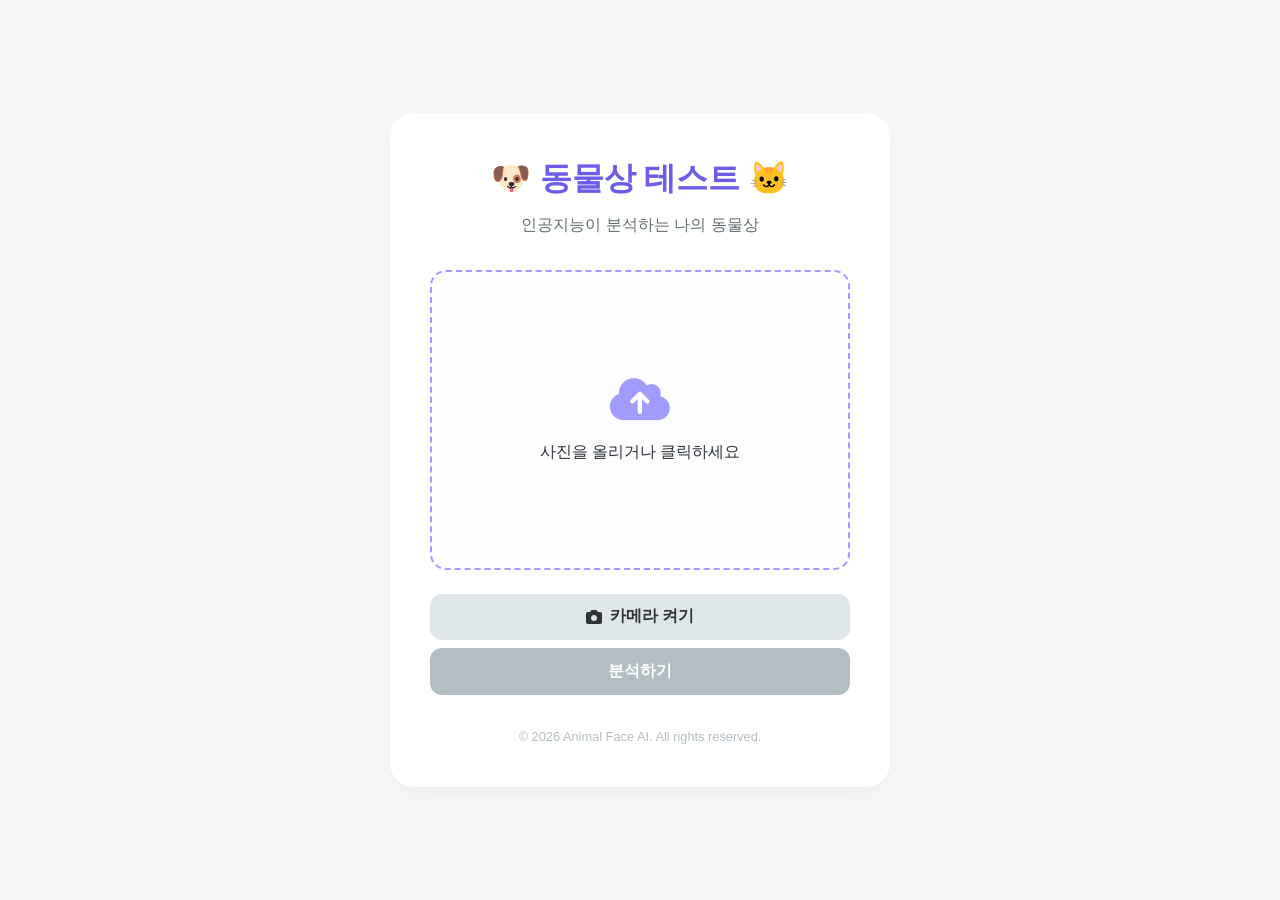
==== index.html @ 30aa24ce "feat: add camera capture feature and update UI" ====
<!DOCTYPE html>
<html lang="ko">
<head>
    <meta charset="UTF-8">
    <meta name="viewport" content="width=device-width, initial-scale=1.0">
    <title>동물상 테스트 - 나랑 닮은 동물은?</title>
    <link rel="stylesheet" href="style.css">
    <link rel="stylesheet" href="https://cdnjs.cloudflare.com/ajax/libs/font-awesome/6.0.0/css/all.min.css">
</head>
<body>
    <div class="container">
        <header>
            <h1>🐶 동물상 테스트 🐱</h1>
            <p class="subtitle">인공지능이 분석하는 나의 동물상</p>
        </header>

        <main>
            <div id="upload-section" class="upload-section">
                <div id="image-upload-area" class="upload-box">
                    <input type="file" id="image-input" accept="image/*" hidden>
                    <div class="upload-content">
                        <i class="fas fa-cloud-upload-alt upload-icon"></i>
                        <p>사진을 올리거나 클릭하세요</p>
                    </div>
                    <img id="face-image" src="" alt="your image" style="display: none;">
                    <div id="webcam-container" style="display: none;"></div>
                </div>
                
                <div class="button-group">
                    <button id="camera-btn" class="btn secondary-btn"><i class="fas fa-camera"></i> 카메라 켜기</button>
                    <button id="capture-btn" class="btn primary-btn" style="display: none;"><i class="fas fa-circle"></i> 촬영하기</button>
                    <button id="predict-btn" class="btn primary-btn" disabled>분석하기</button>
                </div>
            </div>

            <div id="loading" class="loading-spinner" style="display: none;">
                <div class="spinner"></div>
                <p>AI가 분석 중입니다...</p>
            </div>

            <div id="result-section" class="result-area" style="display: none;">
                <h2 id="result-title">분석 결과</h2>
                <div id="label-container" class="label-container"></div>
                <button onclick="location.reload()" class="btn secondary-btn">다시 시도하기</button>
            </div>
        </main>

        <footer>
            <p>© 2026 Animal Face AI. All rights reserved.</p>
        </footer>
    </div>

    <!-- TensorFlow.js and Teachable Machine Libraries -->
    <script src="https://cdn.jsdelivr.net/npm/@tensorflow/tfjs@latest/dist/tf.min.js"></script>
    <script src="https://cdn.jsdelivr.net/npm/@teachablemachine/image@latest/dist/teachablemachine-image.min.js"></script>
    <script src="main.js"></script>
</body>
</html>
---- style.css ----
:root {
    --primary-color: #6c5ce7;
    --secondary-color: #a29bfe;
    --bg-color: #f9f9fb;
    --text-color: #2d3436;
    --white: #ffffff;
    --shadow: 0 10px 30px rgba(0, 0, 0, 0.05);
}

* {
    box-sizing: border-box;
    margin: 0;
    padding: 0;
}

body {
    font-family: 'Pretendard', -apple-system, BlinkMacSystemFont, 'Segoe UI', Roboto, sans-serif;
    background-color: var(--bg-color);
    color: var(--text-color);
    line-height: 1.6;
    display: flex;
    justify-content: center;
    align-items: center;
    min-height: 100vh;
}

.container {
    width: 95%;
    max-width: 500px;
    background: var(--white);
    padding: 2.5rem;
    border-radius: 24px;
    box-shadow: var(--shadow);
    text-align: center;
}

header {
    margin-bottom: 2rem;
}

h1 {
    font-size: 2rem;
    margin-bottom: 0.5rem;
    color: var(--primary-color);
}

.subtitle {
    color: #636e72;
    font-size: 1rem;
}

.upload-section {
    margin-bottom: 2rem;
}

.upload-box {
    border: 2px dashed var(--secondary-color);
    border-radius: 16px;
    padding: 1rem;
    cursor: pointer;
    transition: all 0.3s ease;
    background-color: #fdfdff;
    position: relative;
    min-height: 300px;
    display: flex;
    flex-direction: column;
    justify-content: center;
    align-items: center;
    overflow: hidden;
}

.upload-box:hover {
    background-color: #f0f0ff;
    border-color: var(--primary-color);
}

.upload-icon {
    font-size: 3rem;
    color: var(--secondary-color);
    margin-bottom: 1rem;
}

.upload-box img, #webcam-container canvas {
    max-width: 100%;
    max-height: 350px;
    border-radius: 12px;
    object-fit: cover;
}

.button-group {
    display: flex;
    flex-direction: column;
    gap: 0.5rem;
    margin-top: 1.5rem;
}

.btn {
    display: flex;
    align-items: center;
    justify-content: center;
    gap: 8px;
    padding: 0.8rem 1.5rem;
    border-radius: 12px;
    font-size: 1rem;
    font-weight: 600;
    cursor: pointer;
    transition: transform 0.2s, background-color 0.2s;
    border: none;
    width: 100%;
}

.btn:active {
    transform: scale(0.98);
}

.primary-btn {
    background-color: var(--primary-color);
    color: white;
}

.primary-btn:hover {
    background-color: #5849c4;
}

.primary-btn:disabled {
    background-color: #b2bec3;
    cursor: not-allowed;
}

.secondary-btn {
    background-color: #dfe6e9;
    color: var(--text-color);
}

.result-area {
    margin-top: 2rem;
    padding-top: 2rem;
    border-top: 1px solid #eee;
}

.label-container {
    margin-top: 1.5rem;
}

.prediction-bar {
    margin-bottom: 1rem;
    text-align: left;
}

.bar-label {
    display: flex;
    justify-content: space-between;
    margin-bottom: 0.4rem;
    font-weight: 600;
}

.bar-outer {
    height: 12px;
    background-color: #eee;
    border-radius: 6px;
    overflow: hidden;
}

.bar-inner {
    height: 100%;
    background: linear-gradient(90deg, var(--secondary-color), var(--primary-color));
    width: 0%;
    transition: width 0.5s ease-out;
}

.loading-spinner {
    margin: 2rem 0;
}

.spinner {
    border: 4px solid rgba(0,0,0,0.1);
    width: 36px;
    height: 36px;
    border-radius: 50%;
    border-left-color: var(--primary-color);
    animation: spin 1s linear infinite;
    display: inline-block;
    margin-bottom: 0.5rem;
}

@keyframes spin {
    0% { transform: rotate(0deg); }
    100% { transform: rotate(360deg); }
}

footer {
    margin-top: 2rem;
    font-size: 0.8rem;
    color: #b2bec3;
}
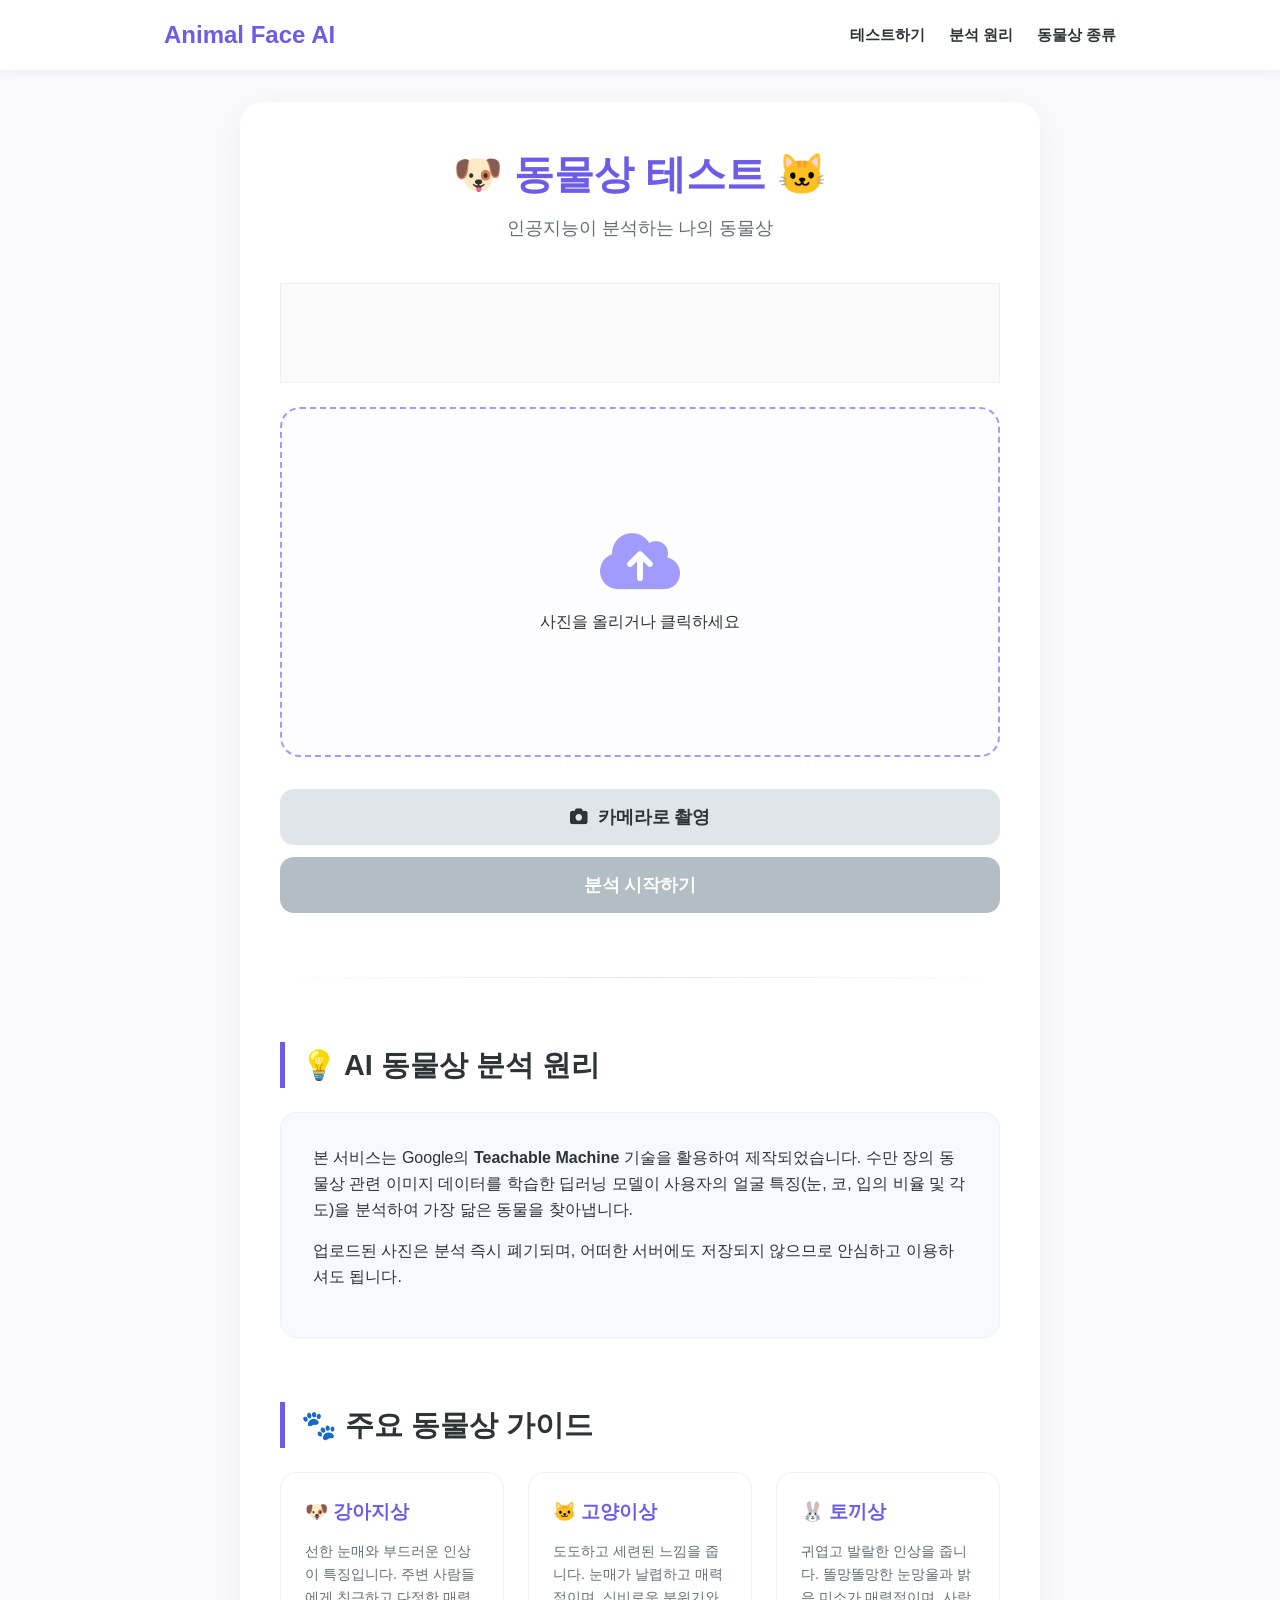
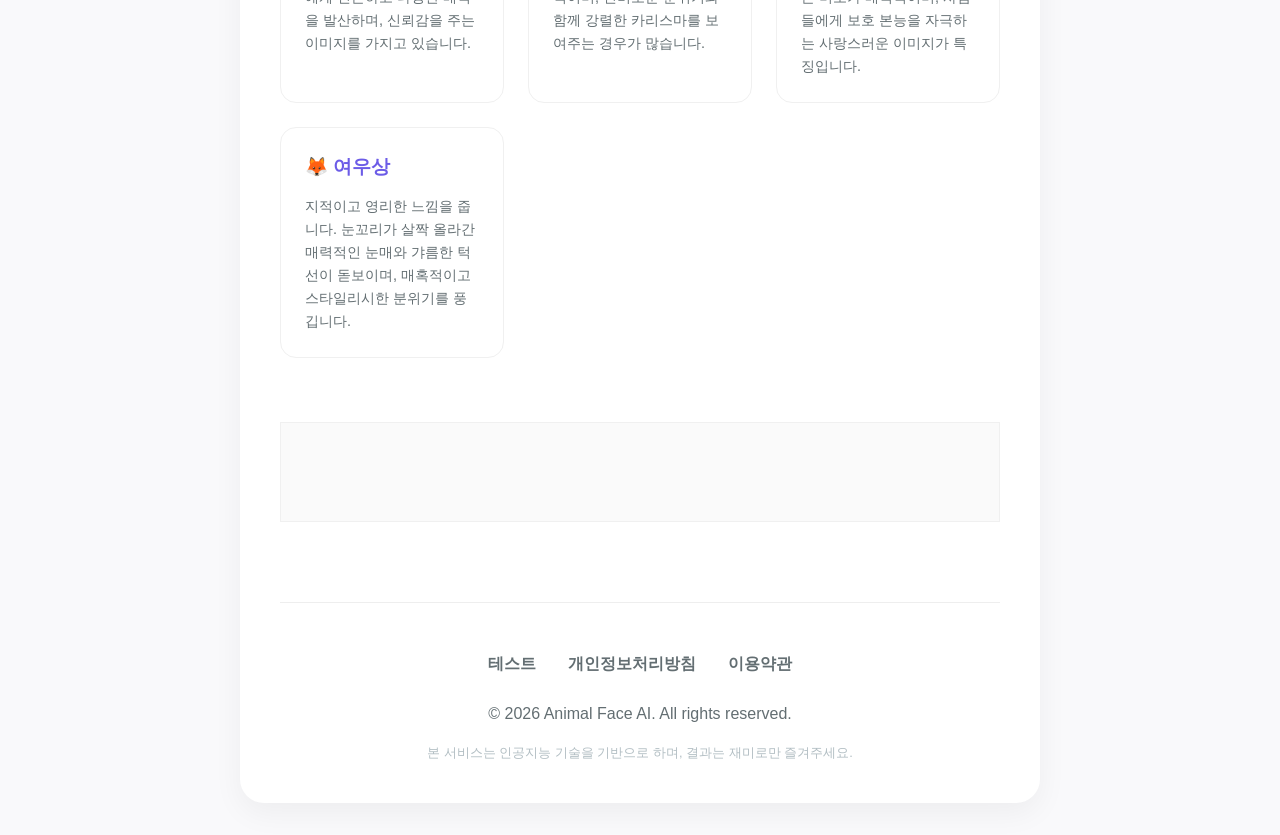
==== commit 025c9595: "feat: optimize site for adsense approval with high-quality content and legal pages" ====
--- a/index.html
+++ b/index.html
@@ -3,50 +3,130 @@
 <head>
     <meta charset="UTF-8">
     <meta name="viewport" content="width=device-width, initial-scale=1.0">
-    <title>동물상 테스트 - 나랑 닮은 동물은?</title>
+    <title>동물상 테스트 - AI로 확인하는 나의 동물상 | 무료 동물 관상 분석</title>
+    <meta name="description" content="인공지능(AI)이 분석하는 나의 동물상 테스트! 강아지상, 고양이상, 토끼상 등 당신과 가장 닮은 동물을 무료로 확인해보세요. 사진 촬영 및 업로드 가능.">
+    <meta name="keywords" content="동물상 테스트, 관상 분석, AI 테스트, 강아지상, 고양이상, 얼굴 분석, 인공지능 테스트">
+    <meta name="google-adsense-account" content="ca-pub-4509486261948027">
+    <script async src="https://pagead2.googlesyndication.com/pagead/js/adsbygoogle.js?client=ca-pub-4509486261948027"
+     crossorigin="anonymous"></script>
     <link rel="stylesheet" href="style.css">
     <link rel="stylesheet" href="https://cdnjs.cloudflare.com/ajax/libs/font-awesome/6.0.0/css/all.min.css">
 </head>
 <body>
+    <nav class="navbar">
+        <div class="nav-container">
+            <a href="/" class="nav-logo">Animal Face AI</a>
+            <ul class="nav-menu">
+                <li><a href="#test">테스트하기</a></li>
+                <li><a href="#how-it-works">분석 원리</a></li>
+                <li><a href="#types">동물상 종류</a></li>
+            </ul>
+        </div>
+    </nav>
+
     <div class="container">
-        <header>
+        <header id="test">
             <h1>🐶 동물상 테스트 🐱</h1>
             <p class="subtitle">인공지능이 분석하는 나의 동물상</p>
         </header>
 
         <main>
-            <div id="upload-section" class="upload-section">
-                <div id="image-upload-area" class="upload-box">
-                    <input type="file" id="image-input" accept="image/*" hidden>
-                    <div class="upload-content">
-                        <i class="fas fa-cloud-upload-alt upload-icon"></i>
-                        <p>사진을 올리거나 클릭하세요</p>
-                    </div>
-                    <img id="face-image" src="" alt="your image" style="display: none;">
-                    <div id="webcam-container" style="display: none;"></div>
-                </div>
-                
-                <div class="button-group">
-                    <button id="camera-btn" class="btn secondary-btn"><i class="fas fa-camera"></i> 카메라 켜기</button>
-                    <button id="capture-btn" class="btn primary-btn" style="display: none;"><i class="fas fa-circle"></i> 촬영하기</button>
-                    <button id="predict-btn" class="btn primary-btn" disabled>분석하기</button>
-                </div>
+            <!-- Ad Slot (Upper) -->
+            <div class="ad-container">
+                <ins class="adsbygoogle"
+                     style="display:block"
+                     data-ad-client="ca-pub-4509486261948027"
+                     data-ad-slot="YOUR_AD_SLOT_ID"
+                     data-ad-format="auto"
+                     data-full-width-responsive="true"></ins>
+                <script>(adsbygoogle = window.adsbygoogle || []).push({});</script>
             </div>
 
-            <div id="loading" class="loading-spinner" style="display: none;">
-                <div class="spinner"></div>
-                <p>AI가 분석 중입니다...</p>
-            </div>
+            <section class="test-section">
+                <div id="upload-section" class="upload-section">
+                    <div id="image-upload-area" class="upload-box">
+                        <input type="file" id="image-input" accept="image/*" hidden>
+                        <div class="upload-content">
+                            <i class="fas fa-cloud-upload-alt upload-icon"></i>
+                            <p>사진을 올리거나 클릭하세요</p>
+                        </div>
+                        <img id="face-image" src="" alt="your image" style="display: none;">
+                        <div id="webcam-container" style="display: none;"></div>
+                    </div>
+                    
+                    <div class="button-group">
+                        <button id="camera-btn" class="btn secondary-btn"><i class="fas fa-camera"></i> 카메라로 촬영</button>
+                        <button id="capture-btn" class="btn primary-btn" style="display: none;"><i class="fas fa-circle"></i> 촬영하기</button>
+                        <button id="predict-btn" class="btn primary-btn" disabled>분석 시작하기</button>
+                    </div>
+                </div>
 
-            <div id="result-section" class="result-area" style="display: none;">
-                <h2 id="result-title">분석 결과</h2>
-                <div id="label-container" class="label-container"></div>
-                <button onclick="location.reload()" class="btn secondary-btn">다시 시도하기</button>
-            </div>
+                <div id="loading" class="loading-spinner" style="display: none;">
+                    <div class="spinner"></div>
+                    <p>AI가 관상을 분석 중입니다...</p>
+                </div>
+
+                <div id="result-section" class="result-area" style="display: none;">
+                    <h2 id="result-title">분석 결과</h2>
+                    <div id="label-container" class="label-container"></div>
+                    <button onclick="location.reload()" class="btn secondary-btn">다시 시도하기</button>
+                </div>
+            </section>
+
+            <hr class="section-divider">
+
+            <!-- Information Section 1: Analysis Principles -->
+            <section id="how-it-works" class="info-section">
+                <h2>💡 AI 동물상 분석 원리</h2>
+                <div class="info-card">
+                    <p>본 서비스는 Google의 <strong>Teachable Machine</strong> 기술을 활용하여 제작되었습니다. 수만 장의 동물상 관련 이미지 데이터를 학습한 딥러닝 모델이 사용자의 얼굴 특징(눈, 코, 입의 비율 및 각도)을 분석하여 가장 닮은 동물을 찾아냅니다.</p>
+                    <p>업로드된 사진은 분석 즉시 폐기되며, 어떠한 서버에도 저장되지 않으므로 안심하고 이용하셔도 됩니다.</p>
+                </div>
+            </section>
+
+            <!-- Information Section 2: Types -->
+            <section id="types" class="info-section">
+                <h2>🐾 주요 동물상 가이드</h2>
+                <div class="grid-container">
+                    <div class="type-card">
+                        <h3>🐶 강아지상</h3>
+                        <p>선한 눈매와 부드러운 인상이 특징입니다. 주변 사람들에게 친근하고 다정한 매력을 발산하며, 신뢰감을 주는 이미지를 가지고 있습니다.</p>
+                    </div>
+                    <div class="type-card">
+                        <h3>🐱 고양이상</h3>
+                        <p>도도하고 세련된 느낌을 줍니다. 눈매가 날렵하고 매력적이며, 신비로운 분위기와 함께 강렬한 카리스마를 보여주는 경우가 많습니다.</p>
+                    </div>
+                    <div class="type-card">
+                        <h3>🐰 토끼상</h3>
+                        <p>귀엽고 발랄한 인상을 줍니다. 똘망똘망한 눈망울과 밝은 미소가 매력적이며, 사람들에게 보호 본능을 자극하는 사랑스러운 이미지가 특징입니다.</p>
+                    </div>
+                    <div class="type-card">
+                        <h3>🦊 여우상</h3>
+                        <p>지적이고 영리한 느낌을 줍니다. 눈꼬리가 살짝 올라간 매력적인 눈매와 갸름한 턱선이 돋보이며, 매혹적이고 스타일리시한 분위기를 풍깁니다.</p>
+                    </div>
+                </div>
+            </section>
         </main>
 
-        <footer>
+        <!-- Ad Slot (Lower) -->
+        <div class="ad-container" style="margin-top: 2rem;">
+            <ins class="adsbygoogle"
+                 style="display:block"
+                 data-ad-client="ca-pub-4509486261948027"
+                 data-ad-slot="YOUR_AD_SLOT_ID"
+                 data-ad-format="auto"
+                 data-full-width-responsive="true"></ins>
+            <script>(adsbygoogle = window.adsbygoogle || []).push({});</script>
+        </div>
+
+        <footer class="footer">
+            <div class="footer-links">
+                <a href="#test">테스트</a>
+                <a href="/privacy.html">개인정보처리방침</a>
+                <a href="/terms.html">이용약관</a>
+            </div>
             <p>© 2026 Animal Face AI. All rights reserved.</p>
+            <p class="footer-note">본 서비스는 인공지능 기술을 기반으로 하며, 결과는 재미로만 즐겨주세요.</p>
         </footer>
     </div>
 
--- a/style.css
+++ b/style.css
@@ -11,6 +11,7 @@
     box-sizing: border-box;
     margin: 0;
     padding: 0;
+    scroll-behavior: smooth;
 }
 
 body {
@@ -18,50 +19,101 @@
     background-color: var(--bg-color);
     color: var(--text-color);
     line-height: 1.6;
-    display: flex;
-    justify-content: center;
+}
+
+/* Navbar */
+.navbar {
+    background-color: var(--white);
+    padding: 1rem 0;
+    box-shadow: 0 2px 10px rgba(0,0,0,0.05);
+    position: sticky;
+    top: 0;
+    z-index: 1000;
+}
+
+.nav-container {
+    max-width: 1000px;
+    margin: 0 auto;
+    display: flex;
+    justify-content: space-between;
     align-items: center;
-    min-height: 100vh;
+    padding: 0 1.5rem;
+}
+
+.nav-logo {
+    font-size: 1.5rem;
+    font-weight: 800;
+    color: var(--primary-color);
+    text-decoration: none;
+}
+
+.nav-menu {
+    display: flex;
+    list-style: none;
+    gap: 1.5rem;
+}
+
+.nav-menu a {
+    text-decoration: none;
+    color: var(--text-color);
+    font-weight: 600;
+    font-size: 0.95rem;
+    transition: color 0.2s;
+}
+
+.nav-menu a:hover {
+    color: var(--primary-color);
 }
 
 .container {
     width: 95%;
-    max-width: 500px;
+    max-width: 800px;
+    margin: 2rem auto;
+    padding: 2.5rem;
     background: var(--white);
-    padding: 2.5rem;
     border-radius: 24px;
     box-shadow: var(--shadow);
     text-align: center;
 }
 
 header {
-    margin-bottom: 2rem;
+    margin-bottom: 2.5rem;
 }
 
 h1 {
-    font-size: 2rem;
+    font-size: 2.5rem;
     margin-bottom: 0.5rem;
     color: var(--primary-color);
 }
 
 .subtitle {
     color: #636e72;
-    font-size: 1rem;
+    font-size: 1.1rem;
+}
+
+/* Ad Container */
+.ad-container {
+    margin: 1.5rem 0;
+    min-height: 100px;
+    background-color: #fafafa;
+    border: 1px solid #f0f0f0;
+    display: flex;
+    justify-content: center;
+    align-items: center;
 }
 
 .upload-section {
-    margin-bottom: 2rem;
+    margin-bottom: 3rem;
 }
 
 .upload-box {
     border: 2px dashed var(--secondary-color);
-    border-radius: 16px;
+    border-radius: 20px;
     padding: 1rem;
     cursor: pointer;
     transition: all 0.3s ease;
     background-color: #fdfdff;
-    position: relative;
-    min-height: 300px;
+    min-height: 350px;
     display: flex;
     flex-direction: column;
     justify-content: center;
@@ -75,56 +127,60 @@
 }
 
 .upload-icon {
-    font-size: 3rem;
+    font-size: 4rem;
     color: var(--secondary-color);
     margin-bottom: 1rem;
 }
 
 .upload-box img, #webcam-container canvas {
     max-width: 100%;
-    max-height: 350px;
-    border-radius: 12px;
+    max-height: 400px;
+    border-radius: 16px;
     object-fit: cover;
 }
 
 .button-group {
     display: flex;
     flex-direction: column;
-    gap: 0.5rem;
-    margin-top: 1.5rem;
+    gap: 0.8rem;
+    margin-top: 2rem;
 }
 
 .btn {
     display: flex;
     align-items: center;
     justify-content: center;
-    gap: 8px;
-    padding: 0.8rem 1.5rem;
-    border-radius: 12px;
-    font-size: 1rem;
+    gap: 10px;
+    padding: 1rem 2rem;
+    border-radius: 14px;
+    font-size: 1.1rem;
     font-weight: 600;
     cursor: pointer;
-    transition: transform 0.2s, background-color 0.2s;
+    transition: all 0.2s;
     border: none;
     width: 100%;
 }
 
 .btn:active {
-    transform: scale(0.98);
+    transform: scale(0.97);
 }
 
 .primary-btn {
     background-color: var(--primary-color);
     color: white;
+    box-shadow: 0 4px 15px rgba(108, 92, 231, 0.3);
 }
 
 .primary-btn:hover {
     background-color: #5849c4;
+    transform: translateY(-2px);
 }
 
 .primary-btn:disabled {
     background-color: #b2bec3;
     cursor: not-allowed;
+    box-shadow: none;
+    transform: none;
 }
 
 .secondary-btn {
@@ -132,64 +188,134 @@
     color: var(--text-color);
 }
 
+.section-divider {
+    border: 0;
+    height: 1px;
+    background-image: linear-gradient(to right, rgba(0,0,0,0), rgba(0,0,0,0.1), rgba(0,0,0,0));
+    margin: 4rem 0;
+}
+
+/* Info Sections */
+.info-section {
+    text-align: left;
+    margin-bottom: 4rem;
+}
+
+.info-section h2 {
+    font-size: 1.8rem;
+    margin-bottom: 1.5rem;
+    color: var(--text-color);
+    border-left: 5px solid var(--primary-color);
+    padding-left: 1rem;
+}
+
+.info-card {
+    background-color: #f8f9fe;
+    padding: 2rem;
+    border-radius: 16px;
+    border: 1px solid #edf0ff;
+}
+
+.info-card p {
+    margin-bottom: 1rem;
+}
+
+.grid-container {
+    display: grid;
+    grid-template-columns: repeat(auto-fit, minmax(200px, 1fr));
+    gap: 1.5rem;
+    margin-top: 1.5rem;
+}
+
+.type-card {
+    background: var(--white);
+    padding: 1.5rem;
+    border-radius: 16px;
+    border: 1px solid #f0f0f0;
+    transition: transform 0.3s;
+}
+
+.type-card:hover {
+    transform: translateY(-5px);
+    box-shadow: 0 5px 15px rgba(0,0,0,0.05);
+}
+
+.type-card h3 {
+    color: var(--primary-color);
+    margin-bottom: 0.8rem;
+}
+
+.type-card p {
+    font-size: 0.9rem;
+    color: #636e72;
+}
+
+/* Results */
 .result-area {
     margin-top: 2rem;
-    padding-top: 2rem;
+    padding: 2rem;
+    background-color: #fcfcff;
+    border-radius: 20px;
+    border: 1px solid #f0f0ff;
+}
+
+/* Footer */
+.footer {
+    margin-top: 5rem;
+    padding-top: 3rem;
     border-top: 1px solid #eee;
-}
-
-.label-container {
-    margin-top: 1.5rem;
-}
-
-.prediction-bar {
-    margin-bottom: 1rem;
-    text-align: left;
-}
-
-.bar-label {
-    display: flex;
-    justify-content: space-between;
-    margin-bottom: 0.4rem;
+    color: #636e72;
+}
+
+.footer-links {
+    margin-bottom: 1.5rem;
+    display: flex;
+    justify-content: center;
+    gap: 2rem;
+}
+
+.footer-links a {
+    text-decoration: none;
+    color: #636e72;
     font-weight: 600;
 }
 
-.bar-outer {
-    height: 12px;
-    background-color: #eee;
-    border-radius: 6px;
-    overflow: hidden;
-}
-
-.bar-inner {
-    height: 100%;
-    background: linear-gradient(90deg, var(--secondary-color), var(--primary-color));
-    width: 0%;
-    transition: width 0.5s ease-out;
-}
-
-.loading-spinner {
-    margin: 2rem 0;
-}
-
+.footer-links a:hover {
+    color: var(--primary-color);
+}
+
+.footer-note {
+    font-size: 0.8rem;
+    margin-top: 1rem;
+    color: #b2bec3;
+}
+
+/* Mobile Adjustments */
+@media (max-width: 600px) {
+    .container {
+        padding: 1.5rem;
+    }
+    h1 {
+        font-size: 1.8rem;
+    }
+    .nav-menu {
+        display: none;
+    }
+}
+
+/* (Spinner and Bar styles remain same as before or slightly adjusted) */
+.loading-spinner { margin: 2rem 0; }
 .spinner {
     border: 4px solid rgba(0,0,0,0.1);
-    width: 36px;
-    height: 36px;
+    width: 40px; height: 40px;
     border-radius: 50%;
     border-left-color: var(--primary-color);
     animation: spin 1s linear infinite;
     display: inline-block;
-    margin-bottom: 0.5rem;
-}
-
-@keyframes spin {
-    0% { transform: rotate(0deg); }
-    100% { transform: rotate(360deg); }
-}
-
-footer {
-    margin-top: 2rem;
-    font-size: 0.8rem;
-    color: #b2bec3;
-}
+}
+@keyframes spin { 0% { transform: rotate(0deg); } 100% { transform: rotate(360deg); } }
+
+.prediction-bar { margin-bottom: 1.2rem; text-align: left; }
+.bar-label { display: flex; justify-content: space-between; margin-bottom: 0.5rem; font-weight: 600; }
+.bar-outer { height: 14px; background-color: #eee; border-radius: 7px; overflow: hidden; }
+.bar-inner { height: 100%; background: linear-gradient(90deg, var(--secondary-color), var(--primary-color)); transition: width 0.6s ease-out; }
